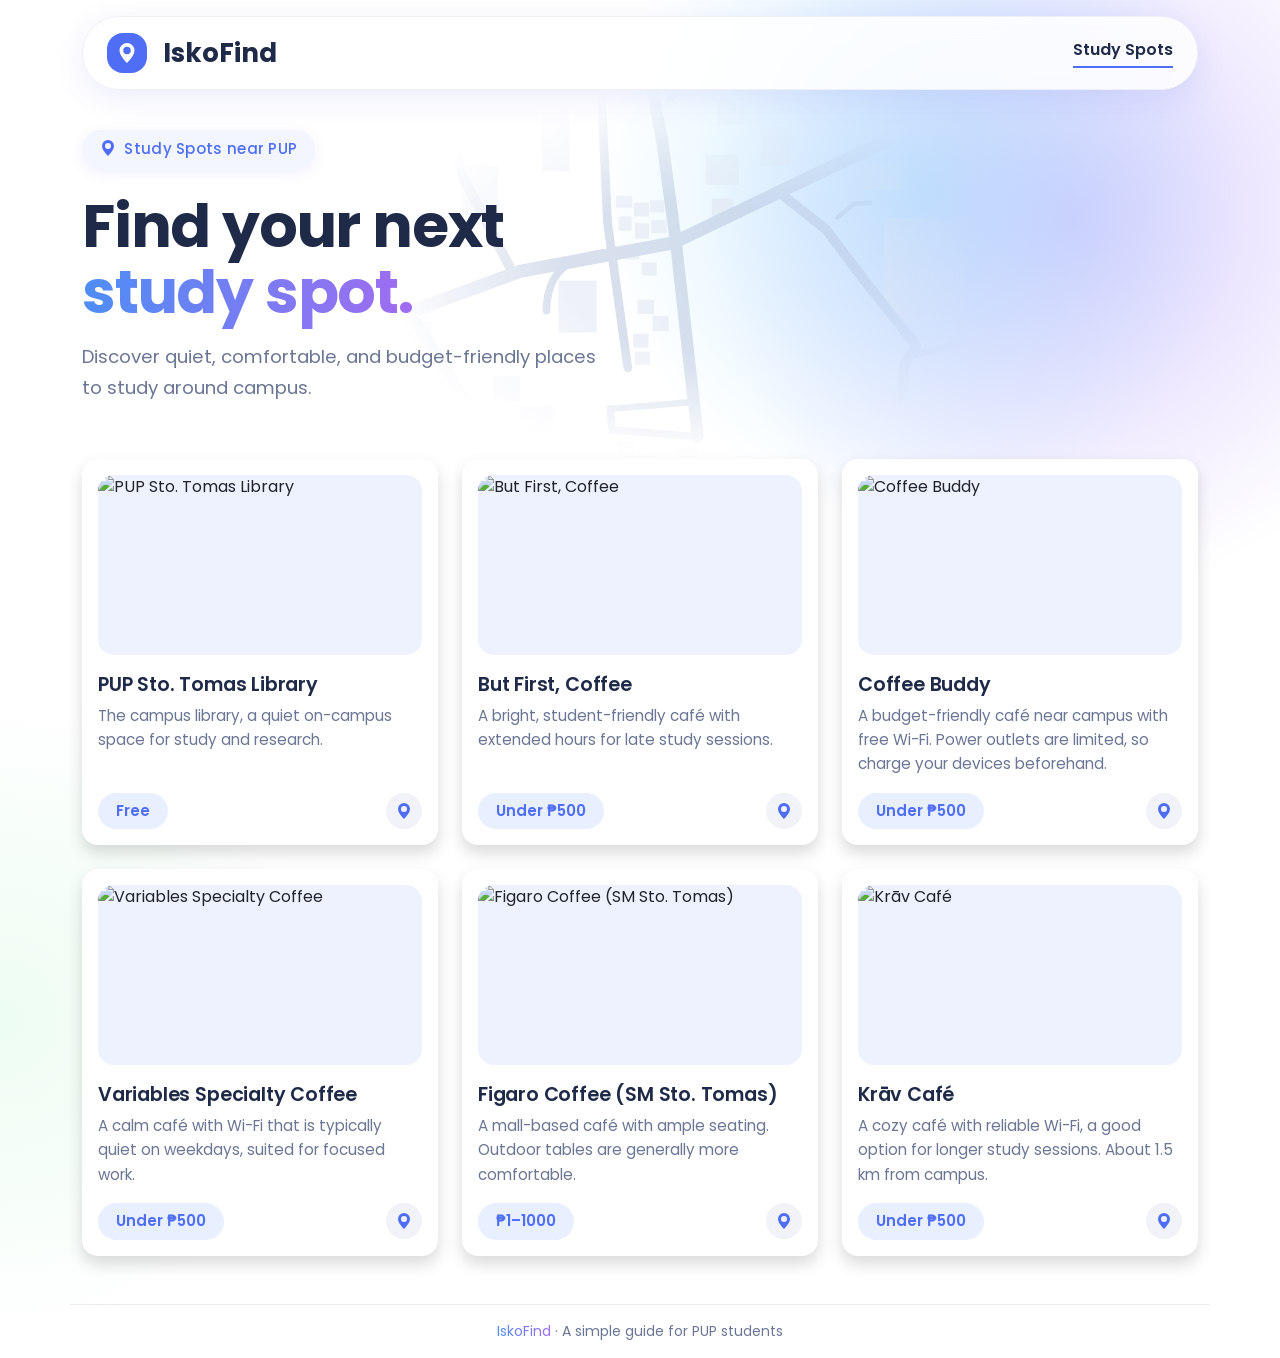
==== Activity-2/index.html @ 77fd2b23 "fix font" ====
<!doctype html>
<html lang="en" data-bs-theme="light">

<head>
    <title>IskoFind</title>
    <meta charset="utf-8" />
    <meta name="viewport" content="width=device-width, initial-scale=1" />

    <link href="https://cdn.jsdelivr.net/npm/bootstrap@5.3.8/dist/css/bootstrap.min.css" rel="stylesheet"
        integrity="sha384-sRIl4kxILFvY47J16cr9ZwB07vP4J8+LH7qKQnuqkuIAvNWLzeN8tE5YBujZqJLB" crossorigin="anonymous" />
    <link rel="preconnect" href="https://fonts.googleapis.com" />
    <link rel="preconnect" href="https://fonts.gstatic.com" crossorigin />
    <link href="https://fonts.googleapis.com/css2?family=Poppins:wght@400;500;600;700&display=swap" rel="stylesheet" />
    <link href="style.css" rel="stylesheet" />
</head>

<body>

    <div class="header-wrap container pt-3">
        <div class="header-bar">
            <div class="d-flex justify-content-between align-items-center py-3 px-4">
                <div class="d-flex align-items-center">
                    <div class="logo-icon rounded-4 d-flex justify-content-center align-items-center">
                        <img src="images/pin-white.svg" alt="Pin" class="logo-pin" />
                    </div>
                    <div class="logo-text ms-3">IskoFind</div>
                </div>
                <div class="nav-link-text">Study Spots</div>
            </div>
        </div>
    </div>


    <div class="container hero">
        <div class="pill-label rounded-pill">
            <img src="images/pin-blue.svg" alt="Pin" class="pill-pin" /> Study Spots near PUP
        </div>
        <h1 class="hero-title mt-4">
            Find your next<br />
            <span class="gradient-text">study spot.</span>
        </h1>
        <p class="hero-text mt-3">
            Discover quiet, comfortable, and budget-friendly places to study around
            campus.
        </p>
    </div>


    <div class="container">
        <div class="row row-cols-1 row-cols-md-3 g-4" id="parent">

        </div>
    </div>

    <div class="container footer-line mt-5 py-3">
        <span class="gradient-text">IskoFind</span> · A simple guide for PUP
        students
    </div>

    <script src="https://cdn.jsdelivr.net/npm/bootstrap@5.3.8/dist/js/bootstrap.bundle.min.js"
        integrity="sha384-FKyoEForCGlyvwx9Hj09JcYn3nv7wiPVlz7YYwJrWVcXK/BmnVDxM+D2scQbITxI"
        crossorigin="anonymous"></script>
    <script>
        var spots = [
            {
                name: "PUP Sto. Tomas Library",
                description: "The campus library, a quiet on-campus space for study and research.",
                price: "Free",
                image: "images/pup-library.jpg",
                map: "https://maps.google.com/maps?cid=15039983652105805881",
            },
            {
                name: "But First, Coffee",
                description: "A bright, student-friendly café with extended hours for late study sessions.",
                price: "Under ₱500",
                image: "images/bfc.jpg",
                map: "https://maps.google.com/maps?cid=11475339472633486776",
            },
            {
                name: "Coffee Buddy",
                description: "A budget-friendly café near campus with free Wi-Fi. Power outlets are limited, so charge your devices beforehand.",
                price: "Under ₱500",
                image: "images/coffee-buddy.jpg",
                map: "https://maps.google.com/maps?cid=17490797363386172923",
            },
            {
                name: "Variables Specialty Coffee",
                description: "A calm café with Wi-Fi that is typically quiet on weekdays, suited for focused work.",
                price: "Under ₱500",
                image: "images/variables.jpg",
                map: "https://maps.google.com/maps?cid=14287501278967515194",
            },
            {
                name: "Figaro Coffee (SM Sto. Tomas)",
                description: "A mall-based café with ample seating. Outdoor tables are generally more comfortable.",
                price: "₱1–1000",
                image: "images/figaro.jpg",
                map: "https://maps.google.com/maps?cid=5347281878867517370",
            },
            {
                name: "Krāv Café",
                description: "A cozy café with reliable Wi-Fi, a good option for longer study sessions. About 1.5 km from campus.",
                price: "Under ₱500",
                image: "images/krav-cafe.jpg",
                map: "https://maps.google.com/maps?cid=12887979887051919885",
            },
        ];
        var elParent = document.getElementById("parent");

        for (var i = 0; i < spots.length; i++) {
            elParent.innerHTML +=
                `<div class="col">
            <div class="card spot-card p-3 h-100 shadow rounded-4">
              <img src="` + spots[i].image + `" alt="` + spots[i].name + `" class="spot-img rounded-4" />
              <div class="spot-name mt-3">` + spots[i].name + `</div>
              <div class="spot-description mt-1">` + spots[i].description + `</div>
              <div class="d-flex justify-content-between align-items-center mt-auto pt-3">
                <span class="price-pill rounded-pill">` + spots[i].price + `</span>
                <a href="` + spots[i].map + `" target="_blank" rel="noopener" class="arrow-btn rounded-circle text-decoration-none" aria-label="View on map"><img src="images/pin-blue.svg" alt="" class="map-icon" /></a>
              </div>
            </div>
          </div>`;
        }
    </script>
</body>

</html>
---- Activity-2/style.css ----
body {
  background-color: #ffffff;
  background-image:
    radial-gradient(circle at 72% 14%, rgba(125, 211, 252, 0.4), transparent 22%),
    radial-gradient(circle at 84% 16%, rgba(167, 139, 250, 0.4), transparent 24%),
    radial-gradient(circle at 0% 75%, rgba(134, 239, 172, 0.15), transparent 20%);
  background-repeat: no-repeat;
  color: #1e2a47;
  font-family: "Poppins", "Segoe UI", Arial, sans-serif;
}

.gradient-text {
  background-image: linear-gradient(90deg, #4f8df5, #a06cf0);
  -webkit-background-clip: text;
  background-clip: text;
  -webkit-text-fill-color: transparent;
  color: transparent;
}

.header-wrap {
  position: sticky;
  top: 0;
  z-index: 1000;
}

.header-bar {
  background-color: rgba(255, 255, 255, 0.85);
  backdrop-filter: blur(12px);
  -webkit-backdrop-filter: blur(12px);
  border: 1px solid #eef0f6;
  border-radius: 50px;
  box-shadow: 0 8px 30px rgba(99, 102, 241, 0.12);
}

.logo-icon {
  width: 40px;
  height: 40px;
  background-color: #4f6df5;
}

.logo-pin {
  width: 20px;
  height: 20px;
}

.logo-text {
  font-size: 26px;
  font-weight: 700;
  line-height: 1;
  color: #1e2a47;
}

.nav-link-text {
  color: #1e2a47;
  font-weight: 600;
  font-size: 16px;
  padding-bottom: 4px;
  border-bottom: 2px solid #4f6df5;
}

.hero {
  padding-top: 40px;
  padding-bottom: 40px;
}

.pill-label {
  display: inline-block;
  background-color: #f3f6ff;
  color: #4f6df5;
  font-weight: 500;
  font-size: 15px;
  letter-spacing: 0.02em;
  padding: 8px 18px;
  box-shadow: 0 4px 14px rgba(99, 102, 241, 0.1);
}

.pill-pin {
  width: 16px;
  height: 16px;
  margin-right: 4px;
  vertical-align: -2px;
}

.hero-title {
  font-size: clamp(2.5rem, 6vw, 3.75rem);
  font-weight: 700;
  line-height: 1.1;
  letter-spacing: -0.02em;
  color: #1e2a47;
}

.hero-text {
  font-size: 1.15rem;
  line-height: 1.7;
  color: #6b7694;
  max-width: 520px;
}


.spot-card {
  background-color: #ffffff;
  border: none;
  box-shadow: 0 10px 30px rgba(99, 102, 241, 0.08);
}

.spot-img {
  width: 100%;
  height: 180px;
  object-fit: cover;
  background-color: #eef2ff;
}

.spot-name {
  font-size: 1.2rem;
  font-weight: 600;
  letter-spacing: -0.01em;
  color: #1e2a47;
}

.spot-description {
  font-size: 0.95rem;
  line-height: 1.6;
  color: #6b7694;
}

.price-pill {
  background-color: #e8efff;
  color: #4f6df5;
  font-weight: 600;
  font-size: 15px;
  padding: 7px 18px;
}

.arrow-btn {
  display: inline-block;
  width: 36px;
  height: 36px;
  line-height: 34px;
  text-align: center;
  background-color: #f1f3f9;
  color: #1e2a47;
}

.footer-line {
  border-top: 1px solid #e8ebf3;
  font-size: 14px;
  color: #6b7694;
  text-align: center;
}

.hero {
  position: relative;
}

.hero > * {
  position: relative;
  z-index: 1;
}

.hero::before {
  content: "";
  position: absolute;
  z-index: 0;
  top: 0;
  bottom: 0;
  left: 28%;
  width: 52%;
  pointer-events: none;
  opacity: 0.5;
  background-image: url("data:image/svg+xml,%3Csvg xmlns='http://www.w3.org/2000/svg' viewBox='0 0 1085 788'%3E%3Cpath fill='%23dfe5f1' d='M415 250h30v22h-30z M448 262h28v26h-28z M478 258h26v22h-26z M420 288h24v26h-24z M450 300h26v28h-26z M480 294h28v24h-28z M428 340h30v26h-30z M462 372h28v24h-28z M455 440h30v26h-30z M482 470h30v28h-30z M447 502h28v26h-28z M450 535h28v24h-28z M420 700h28v30h-28z M455 722h30v26h-30z M525 712h40v34h-40z M545 745h34v30h-34z M310 405h70v95h-70z M280 15h50v190h-50z M135 195h65v90h-65z M870 190h70v50h-70z M960 150h46v56h-46z M1000 40h70v56h-70z M905 290h150v190h-150z M30 480h50v40h-50z M190 580h50v45h-50z M240 635h60v50h-60z M120 690h50v40h-50z M195 685h45v40h-45z M300 700h40v45h-40z M380 745h50v40h-50z M70 560h40v40h-40z M680 125h55v70h-55z M600 70h50v50h-50z M580 175h60v55h-60z M590 255h40v40h-40z'/%3E%3Cg fill='none' stroke='%23b4c2dc' stroke-linecap='round' stroke-linejoin='round'%3E%3Cpath stroke-width='24' d='M40 462 L240 388 L520 336 L720 240 L960 125'/%3E%3Cpath stroke-width='16' d='M385 -10 L400 300 L437 565'/%3E%3Cpath stroke-width='22' d='M470 -10 L500 150 L525 335 L550 560 L565 690'/%3E%3Cpath stroke-width='14' d='M552 -10 C555 30 540 55 515 70'/%3E%3Cpath stroke-width='20' d='M30 450 L150 640 L245 800'/%3E%3Cpath stroke-width='18' d='M60 20 L110 120 L135 215 L220 378'/%3E%3Cpath stroke-width='18' d='M722 250 L800 312 L870 405 L965 525 L942 560 L940 800'/%3E%3Cpath stroke-width='14' d='M388 355 C330 365 290 385 288 460'/%3E%3Cpath stroke-width='16' d='M905 -10 L962 95 L1095 235'/%3E%3Cpath stroke-width='12' d='M660 -10 L700 40 L780 95'/%3E%3Cpath stroke-width='14' d='M405 640 L408 678 L550 690'/%3E%3Cpath stroke-width='12' d='M405 640 L545 628'/%3E%3Cpath stroke-width='12' d='M950 545 L1095 505'/%3E%3Cpath stroke-width='12' d='M955 700 L1095 668'/%3E%3Cpath stroke-width='12' d='M430 762 L940 752'/%3E%3Cpath stroke-width='8' d='M820 290 L850 265 L880 262'/%3E%3C/g%3E%3C/svg%3E");
  background-repeat: no-repeat;
  background-size: cover;
  background-position: center;
  -webkit-mask-image: radial-gradient(ellipse at center, #000 30%, transparent 72%);
  mask-image: radial-gradient(ellipse at center, #000 30%, transparent 72%);
}
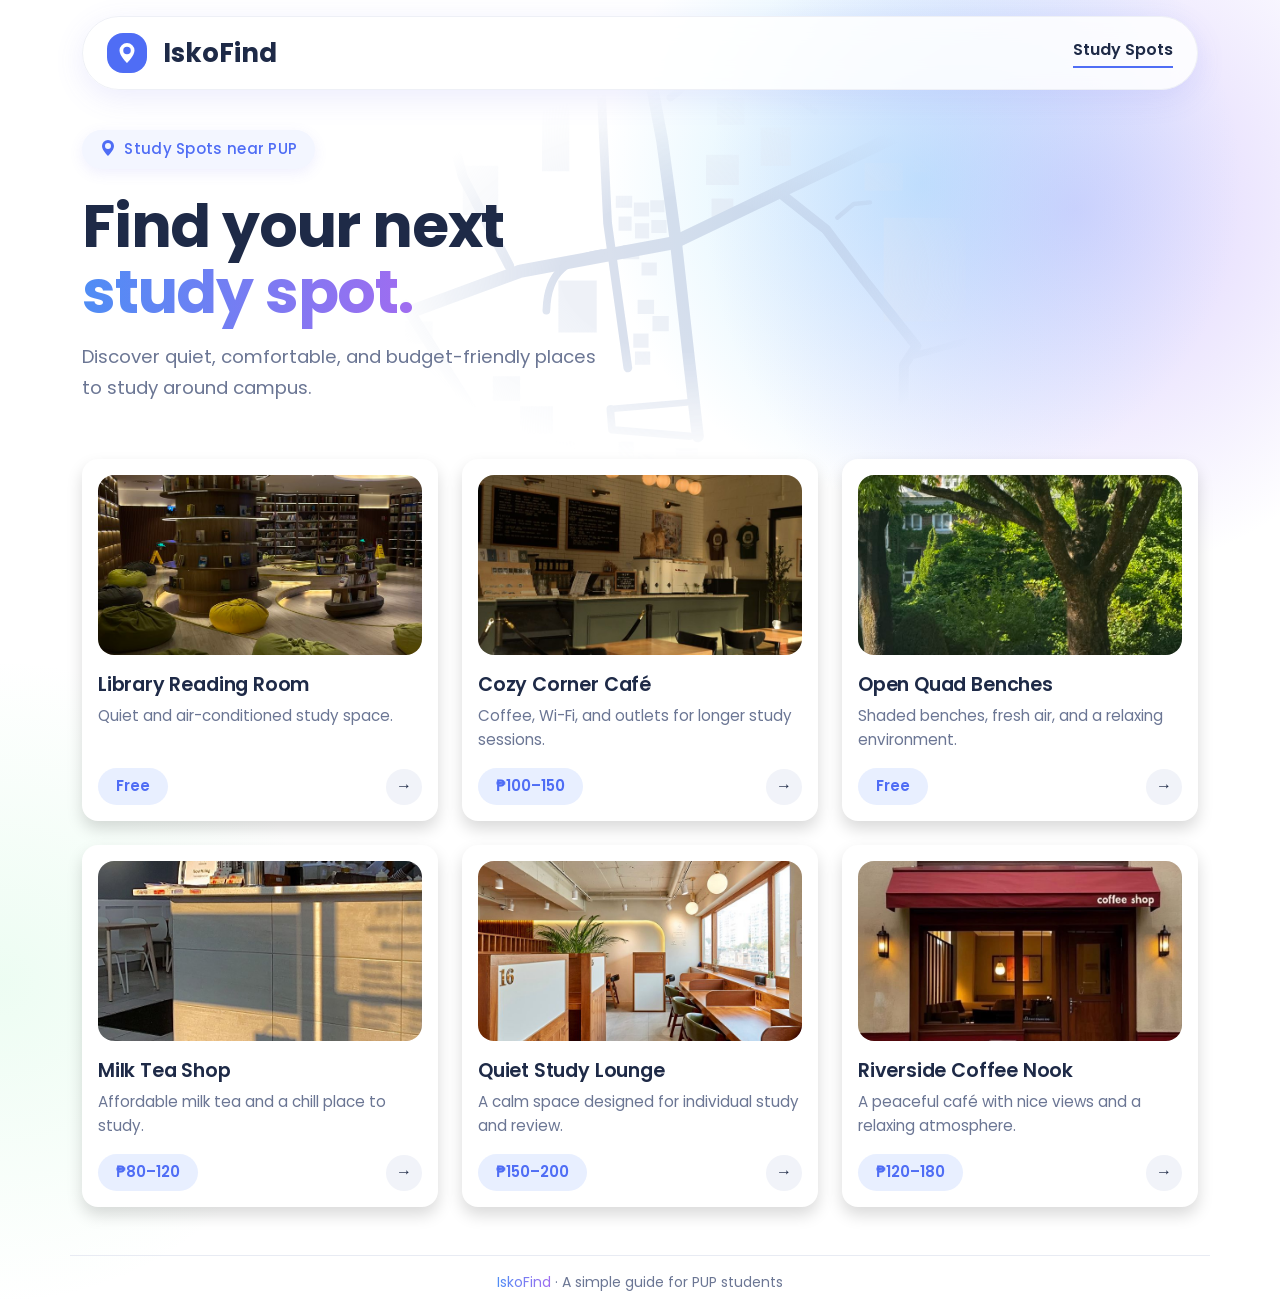
==== commit 536b99b0: "fix fonttt" ====
--- a/Activity-2/index.html
+++ b/Activity-2/index.html
@@ -63,48 +63,43 @@
     <script>
         var spots = [
             {
-                name: "PUP Sto. Tomas Library",
-                description: "The campus library, a quiet on-campus space for study and research.",
+                name: "Library Reading Room",
+                description: "Quiet and air-conditioned study space.",
                 price: "Free",
-                image: "images/pup-library.jpg",
-                map: "https://maps.google.com/maps?cid=15039983652105805881",
+                image: "images/library.jpg",
             },
             {
-                name: "But First, Coffee",
-                description: "A bright, student-friendly café with extended hours for late study sessions.",
-                price: "Under ₱500",
-                image: "images/bfc.jpg",
-                map: "https://maps.google.com/maps?cid=11475339472633486776",
+                name: "Cozy Corner Café",
+                description: "Coffee, Wi-Fi, and outlets for longer study sessions.",
+                price: "₱100–150",
+                image: "images/cozy-cafe.jpg",
             },
             {
-                name: "Coffee Buddy",
-                description: "A budget-friendly café near campus with free Wi-Fi. Power outlets are limited, so charge your devices beforehand.",
-                price: "Under ₱500",
-                image: "images/coffee-buddy.jpg",
-                map: "https://maps.google.com/maps?cid=17490797363386172923",
+                name: "Open Quad Benches",
+                description: "Shaded benches, fresh air, and a relaxing environment.",
+                price: "Free",
+                image: "images/quad.jpg",
             },
             {
-                name: "Variables Specialty Coffee",
-                description: "A calm café with Wi-Fi that is typically quiet on weekdays, suited for focused work.",
-                price: "Under ₱500",
-                image: "images/variables.jpg",
-                map: "https://maps.google.com/maps?cid=14287501278967515194",
+                name: "Milk Tea Shop",
+                description: "Affordable milk tea and a chill place to study.",
+                price: "₱80–120",
+                image: "images/milk-tea.jpg",
             },
             {
-                name: "Figaro Coffee (SM Sto. Tomas)",
-                description: "A mall-based café with ample seating. Outdoor tables are generally more comfortable.",
-                price: "₱1–1000",
-                image: "images/figaro.jpg",
-                map: "https://maps.google.com/maps?cid=5347281878867517370",
+                name: "Quiet Study Lounge",
+                description: "A calm space designed for individual study and review.",
+                price: "₱150–200",
+                image: "images/lounge.jpg",
             },
             {
-                name: "Krāv Café",
-                description: "A cozy café with reliable Wi-Fi, a good option for longer study sessions. About 1.5 km from campus.",
-                price: "Under ₱500",
-                image: "images/krav-cafe.jpg",
-                map: "https://maps.google.com/maps?cid=12887979887051919885",
+                name: "Riverside Coffee Nook",
+                description: "A peaceful café with nice views and a relaxing atmosphere.",
+                price: "₱120–180",
+                image: "images/riverside.jpg",
             },
         ];
+
         var elParent = document.getElementById("parent");
 
         for (var i = 0; i < spots.length; i++) {
@@ -116,7 +111,7 @@
               <div class="spot-description mt-1">` + spots[i].description + `</div>
               <div class="d-flex justify-content-between align-items-center mt-auto pt-3">
                 <span class="price-pill rounded-pill">` + spots[i].price + `</span>
-                <a href="` + spots[i].map + `" target="_blank" rel="noopener" class="arrow-btn rounded-circle text-decoration-none" aria-label="View on map"><img src="images/pin-blue.svg" alt="" class="map-icon" /></a>
+                <a href="#" class="arrow-btn rounded-circle text-decoration-none">→</a>
               </div>
             </div>
           </div>`;
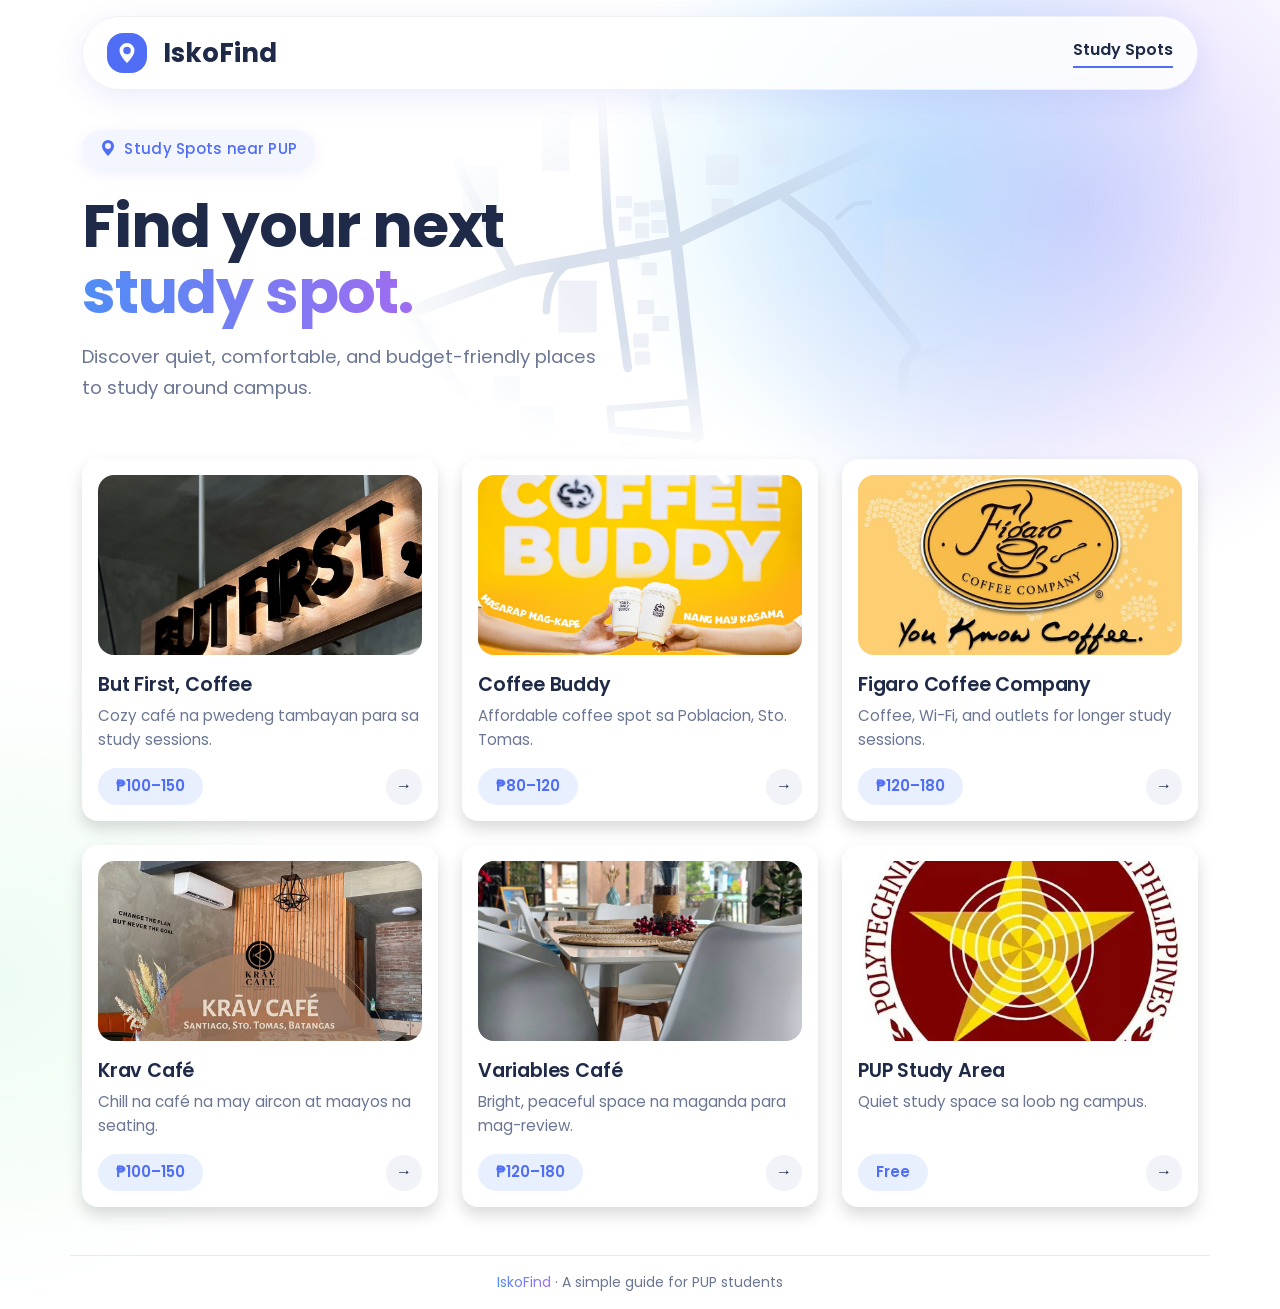
==== commit 6fe4ff2e: "add pictures" ====
--- a/Activity-2/index.html
+++ b/Activity-2/index.html
@@ -63,40 +63,40 @@
     <script>
         var spots = [
             {
-                name: "Library Reading Room",
-                description: "Quiet and air-conditioned study space.",
-                price: "Free",
-                image: "images/library.jpg",
+                name: "But First, Coffee",
+                description: "Cozy café na pwedeng tambayan para sa study sessions.",
+                price: "₱100–150",
+                image: "images/butfirst.jpg",
             },
             {
-                name: "Cozy Corner Café",
-                description: "Coffee, Wi-Fi, and outlets for longer study sessions.",
-                price: "₱100–150",
-                image: "images/cozy-cafe.jpg",
+                name: "Coffee Buddy",
+                description: "Affordable coffee spot sa Poblacion, Sto. Tomas.",
+                price: "₱80–120",
+                image: "images/coffeebuddy.jpg",
             },
             {
-                name: "Open Quad Benches",
-                description: "Shaded benches, fresh air, and a relaxing environment.",
-                price: "Free",
-                image: "images/quad.jpg",
+                name: "Figaro Coffee Company",
+                description: "Coffee, Wi-Fi, and outlets for longer study sessions.",
+                price: "₱120–180",
+                image: "images/figaro.jpg",
             },
             {
-                name: "Milk Tea Shop",
-                description: "Affordable milk tea and a chill place to study.",
-                price: "₱80–120",
-                image: "images/milk-tea.jpg",
+                name: "Krav Café",
+                description: "Chill na café na may aircon at maayos na seating.",
+                price: "₱100–150",
+                image: "images/krav.jpg",
             },
             {
-                name: "Quiet Study Lounge",
-                description: "A calm space designed for individual study and review.",
-                price: "₱150–200",
-                image: "images/lounge.jpg",
+                name: "Variables Café",
+                description: "Bright, peaceful space na maganda para mag-review.",
+                price: "₱120–180",
+                image: "images/variables.jpg",
             },
             {
-                name: "Riverside Coffee Nook",
-                description: "A peaceful café with nice views and a relaxing atmosphere.",
-                price: "₱120–180",
-                image: "images/riverside.jpg",
+                name: "PUP Study Area",
+                description: "Quiet study space sa loob ng campus.",
+                price: "Free",
+                image: "images/pup.webp",
             },
         ];
 
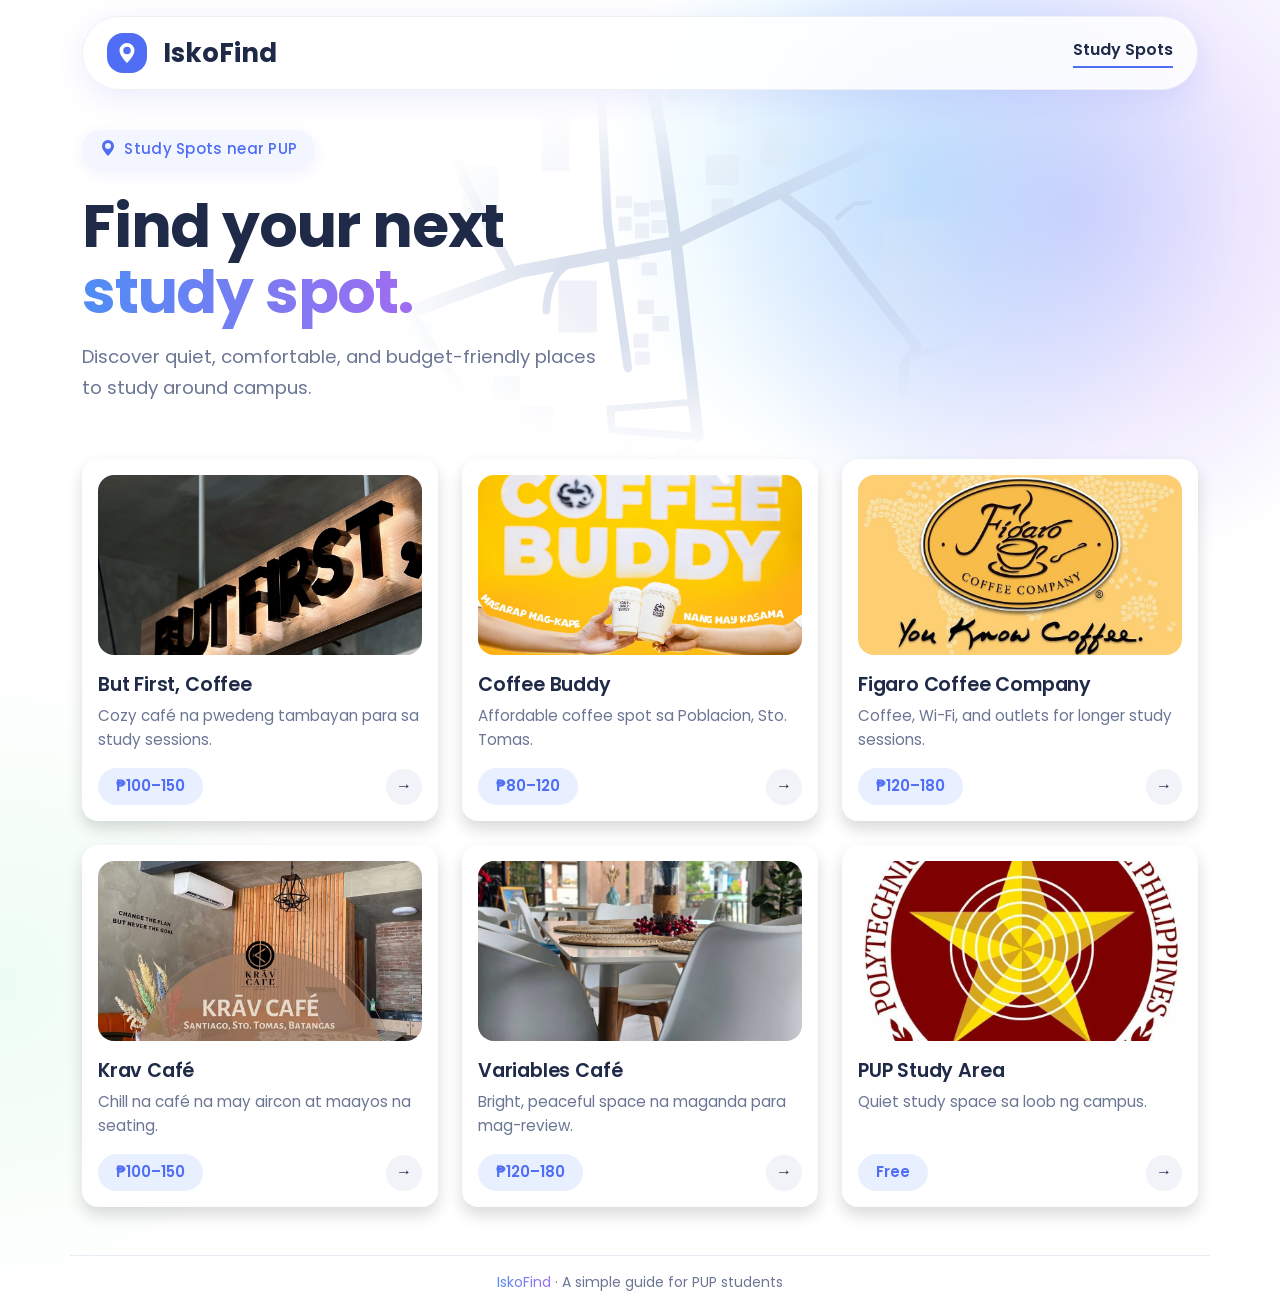
==== commit 206e1e73: "change pup logo picture" ====
--- a/Activity-2/index.html
+++ b/Activity-2/index.html
@@ -96,7 +96,7 @@
                 name: "PUP Study Area",
                 description: "Quiet study space sa loob ng campus.",
                 price: "Free",
-                image: "images/pup.webp",
+                image: "images/pup.jpg",
             },
         ];
 
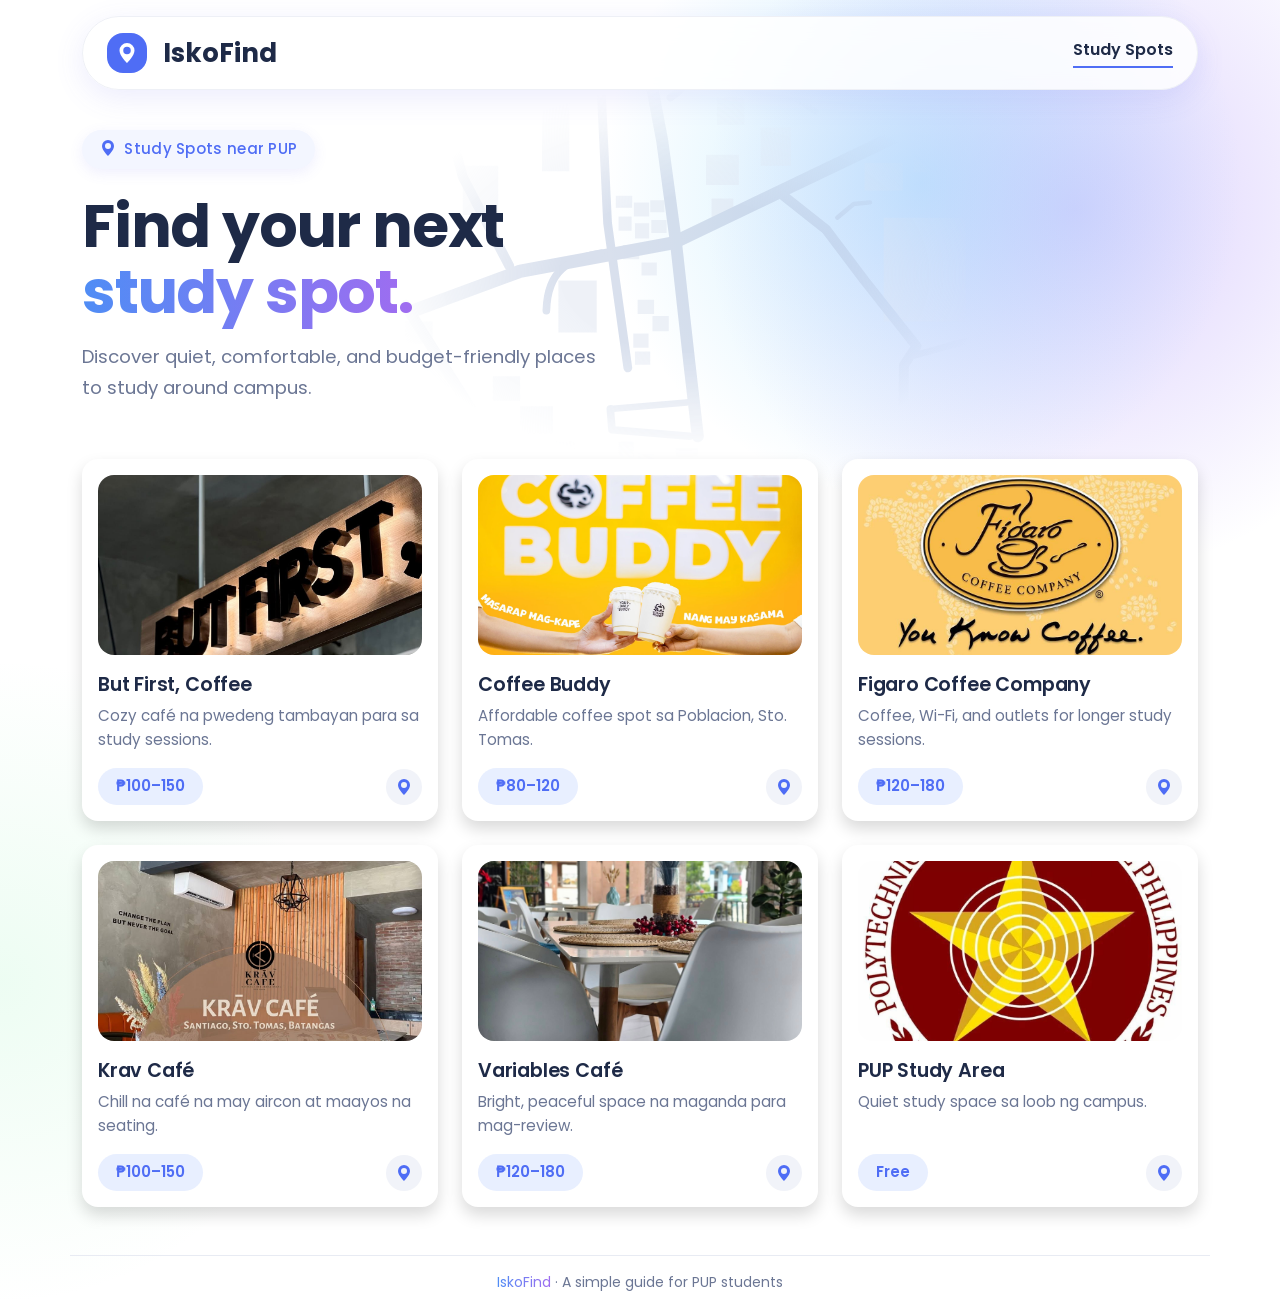
==== commit 9dc06527: "Replace arrow with location pin icon" ====
--- a/Activity-2/index.html
+++ b/Activity-2/index.html
@@ -67,36 +67,42 @@
                 description: "Cozy café na pwedeng tambayan para sa study sessions.",
                 price: "₱100–150",
                 image: "images/butfirst.jpg",
+                source: "https://www.facebook.com/share/1CkDdj9jtm/",
             },
             {
                 name: "Coffee Buddy",
                 description: "Affordable coffee spot sa Poblacion, Sto. Tomas.",
                 price: "₱80–120",
                 image: "images/coffeebuddy.jpg",
+                source: "https://www.facebook.com/share/1536fnKUi21/",
             },
             {
                 name: "Figaro Coffee Company",
                 description: "Coffee, Wi-Fi, and outlets for longer study sessions.",
                 price: "₱120–180",
                 image: "images/figaro.jpg",
+                source: "https://www.facebook.com/share/1dPV8bRgBr/",
             },
             {
                 name: "Krav Café",
                 description: "Chill na café na may aircon at maayos na seating.",
                 price: "₱100–150",
                 image: "images/krav.jpg",
+                source: "https://www.facebook.com/share/1DLXMokigu/",
             },
             {
                 name: "Variables Café",
                 description: "Bright, peaceful space na maganda para mag-review.",
                 price: "₱120–180",
                 image: "images/variables.jpg",
+                source: "https://www.facebook.com/share/1cyABgZ8RX/",
             },
             {
                 name: "PUP Study Area",
                 description: "Quiet study space sa loob ng campus.",
                 price: "Free",
                 image: "images/pup.jpg",
+                source: "https://www.facebook.com/share/1Bcpo1mhDD/",
             },
         ];
 
@@ -111,7 +117,9 @@
               <div class="spot-description mt-1">` + spots[i].description + `</div>
               <div class="d-flex justify-content-between align-items-center mt-auto pt-3">
                 <span class="price-pill rounded-pill">` + spots[i].price + `</span>
-                <a href="#" class="arrow-btn rounded-circle text-decoration-none">→</a>
+                <a href="` + spots[i].source + `" target="_blank" class="arrow-btn rounded-circle text-decoration-none">
+                <img src="images/pin-blue.svg" alt="Location" class="arrow-icon" />
+                </a>
               </div>
             </div>
           </div>`;
--- a/Activity-2/style.css
+++ b/Activity-2/style.css
@@ -132,13 +132,21 @@
 }
 
 .arrow-btn {
-  display: inline-block;
+  display: flex;
+  align-items: center;
+  justify-content: center;
   width: 36px;
   height: 36px;
-  line-height: 34px;
-  text-align: center;
   background-color: #f1f3f9;
-  color: #1e2a47;
+}
+
+.arrow-icon {
+  width: 16px;
+  height: 16px;
+}
+
+.arrow-btn:hover {
+  background-color: #e8efff;
 }
 
 .footer-line {
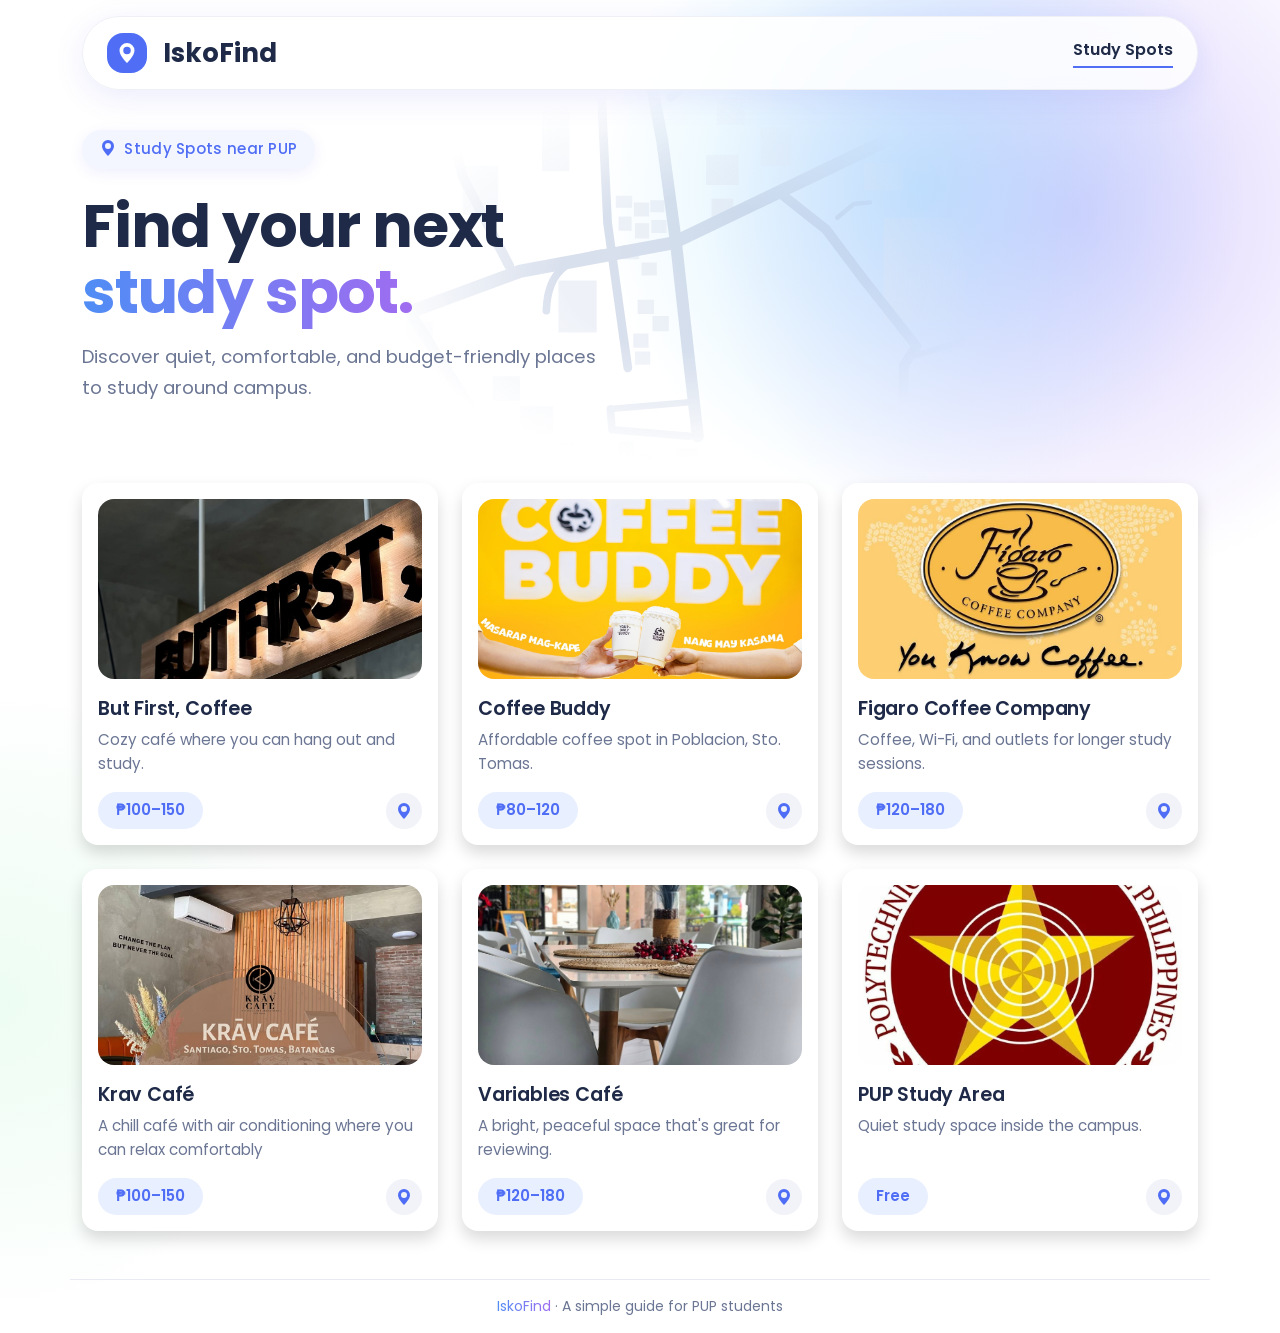
==== commit cb3e204f: "fix descriptions" ====
--- a/Activity-2/index.html
+++ b/Activity-2/index.html
@@ -47,6 +47,7 @@
 
 
     <div class="container">
+        <div id="filters" class="d-flex flex-wrap gap-2 mb-4"></div>
         <div class="row row-cols-1 row-cols-md-3 g-4" id="parent">
 
         </div>
@@ -64,14 +65,14 @@
         var spots = [
             {
                 name: "But First, Coffee",
-                description: "Cozy café na pwedeng tambayan para sa study sessions.",
+                description: "Cozy café where you can hang out and study.",
                 price: "₱100–150",
                 image: "images/butfirst.jpg",
                 source: "https://www.facebook.com/share/1CkDdj9jtm/",
             },
             {
                 name: "Coffee Buddy",
-                description: "Affordable coffee spot sa Poblacion, Sto. Tomas.",
+                description: "Affordable coffee spot in Poblacion, Sto. Tomas.",
                 price: "₱80–120",
                 image: "images/coffeebuddy.jpg",
                 source: "https://www.facebook.com/share/1536fnKUi21/",
@@ -85,21 +86,21 @@
             },
             {
                 name: "Krav Café",
-                description: "Chill na café na may aircon at maayos na seating.",
+                description: "A chill café with air conditioning where you can relax comfortably",
                 price: "₱100–150",
                 image: "images/krav.jpg",
                 source: "https://www.facebook.com/share/1DLXMokigu/",
             },
             {
                 name: "Variables Café",
-                description: "Bright, peaceful space na maganda para mag-review.",
+                description: "A bright, peaceful space that's great for reviewing.",
                 price: "₱120–180",
                 image: "images/variables.jpg",
                 source: "https://www.facebook.com/share/1cyABgZ8RX/",
             },
             {
                 name: "PUP Study Area",
-                description: "Quiet study space sa loob ng campus.",
+                description: "Quiet study space inside the campus.",
                 price: "Free",
                 image: "images/pup.jpg",
                 source: "https://www.facebook.com/share/1Bcpo1mhDD/",
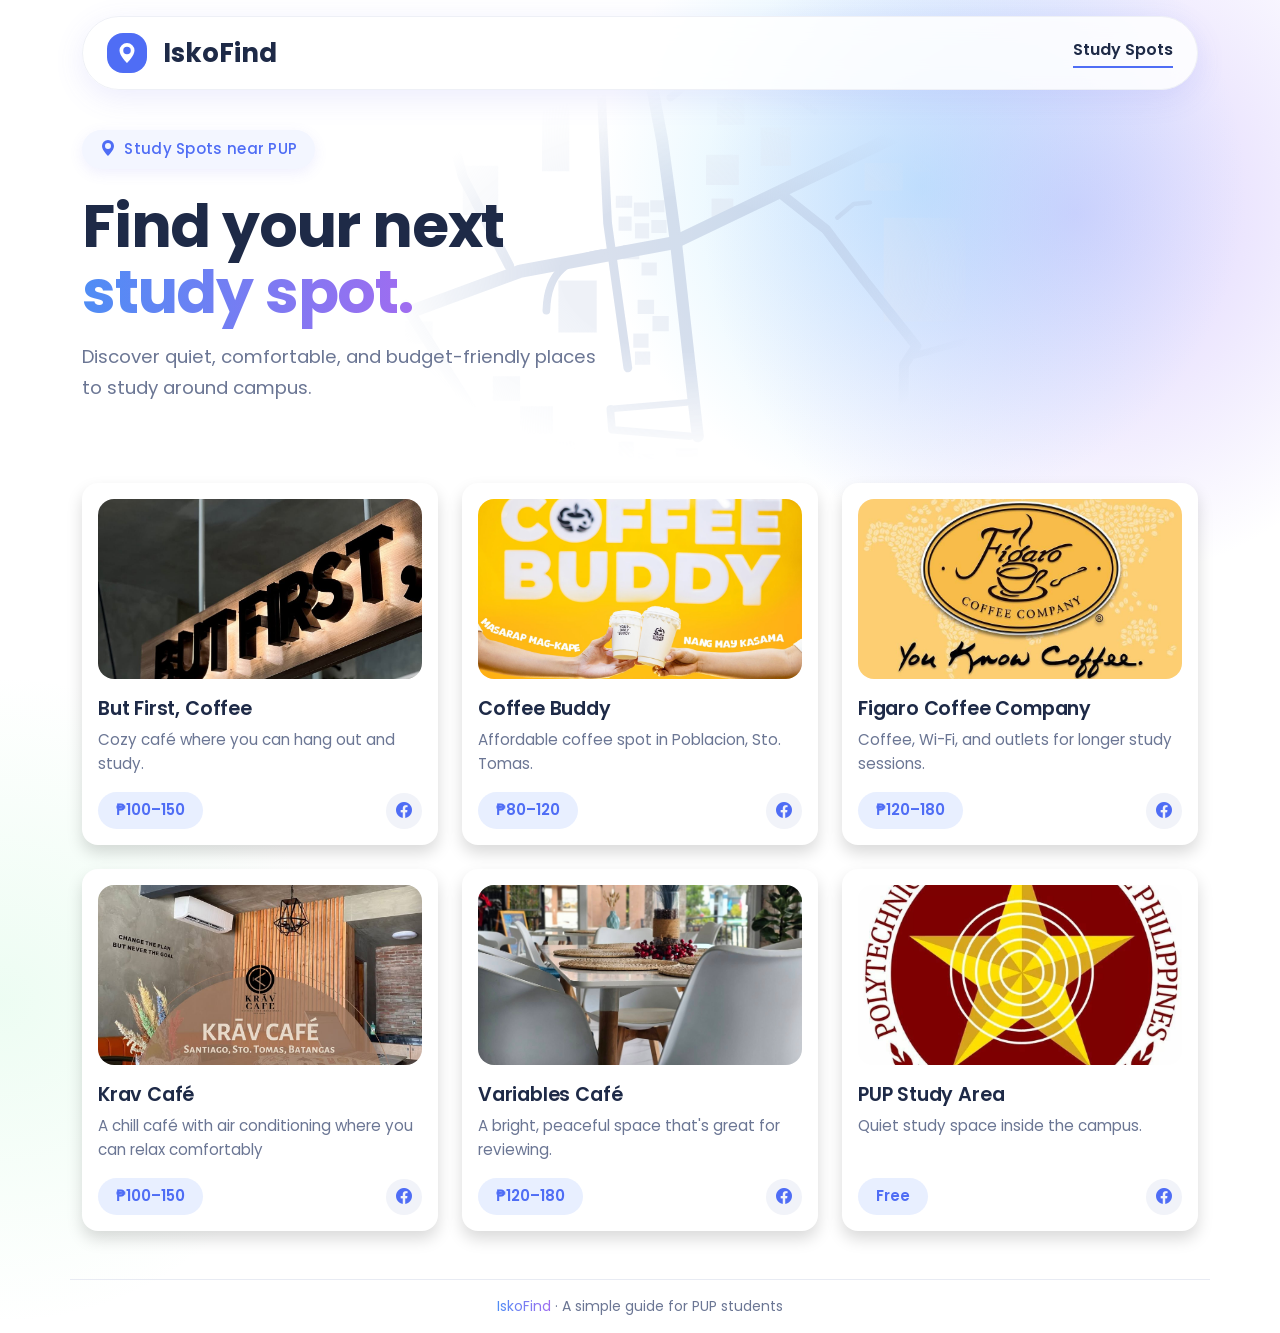
==== commit 8479eb78: "change icon in cards" ====
--- a/Activity-2/index.html
+++ b/Activity-2/index.html
@@ -6,6 +6,7 @@
     <meta charset="utf-8" />
     <meta name="viewport" content="width=device-width, initial-scale=1" />
 
+    <link href="https://cdn.jsdelivr.net/npm/bootstrap-icons@1.11.3/font/bootstrap-icons.min.css" rel="stylesheet" />
     <link href="https://cdn.jsdelivr.net/npm/bootstrap@5.3.8/dist/css/bootstrap.min.css" rel="stylesheet"
         integrity="sha384-sRIl4kxILFvY47J16cr9ZwB07vP4J8+LH7qKQnuqkuIAvNWLzeN8tE5YBujZqJLB" crossorigin="anonymous" />
     <link rel="preconnect" href="https://fonts.googleapis.com" />
@@ -119,7 +120,7 @@
               <div class="d-flex justify-content-between align-items-center mt-auto pt-3">
                 <span class="price-pill rounded-pill">` + spots[i].price + `</span>
                 <a href="` + spots[i].source + `" target="_blank" class="arrow-btn rounded-circle text-decoration-none">
-                <img src="images/pin-blue.svg" alt="Location" class="arrow-icon" />
+                <i class="bi bi-facebook"></i>
                 </a>
               </div>
             </div>
--- a/Activity-2/style.css
+++ b/Activity-2/style.css
@@ -138,15 +138,13 @@
   width: 36px;
   height: 36px;
   background-color: #f1f3f9;
-}
-
-.arrow-icon {
-  width: 16px;
-  height: 16px;
+  color: #4f6df5;
+  font-size: 16px;
 }
 
 .arrow-btn:hover {
   background-color: #e8efff;
+  color: #1877F2;
 }
 
 .footer-line {
